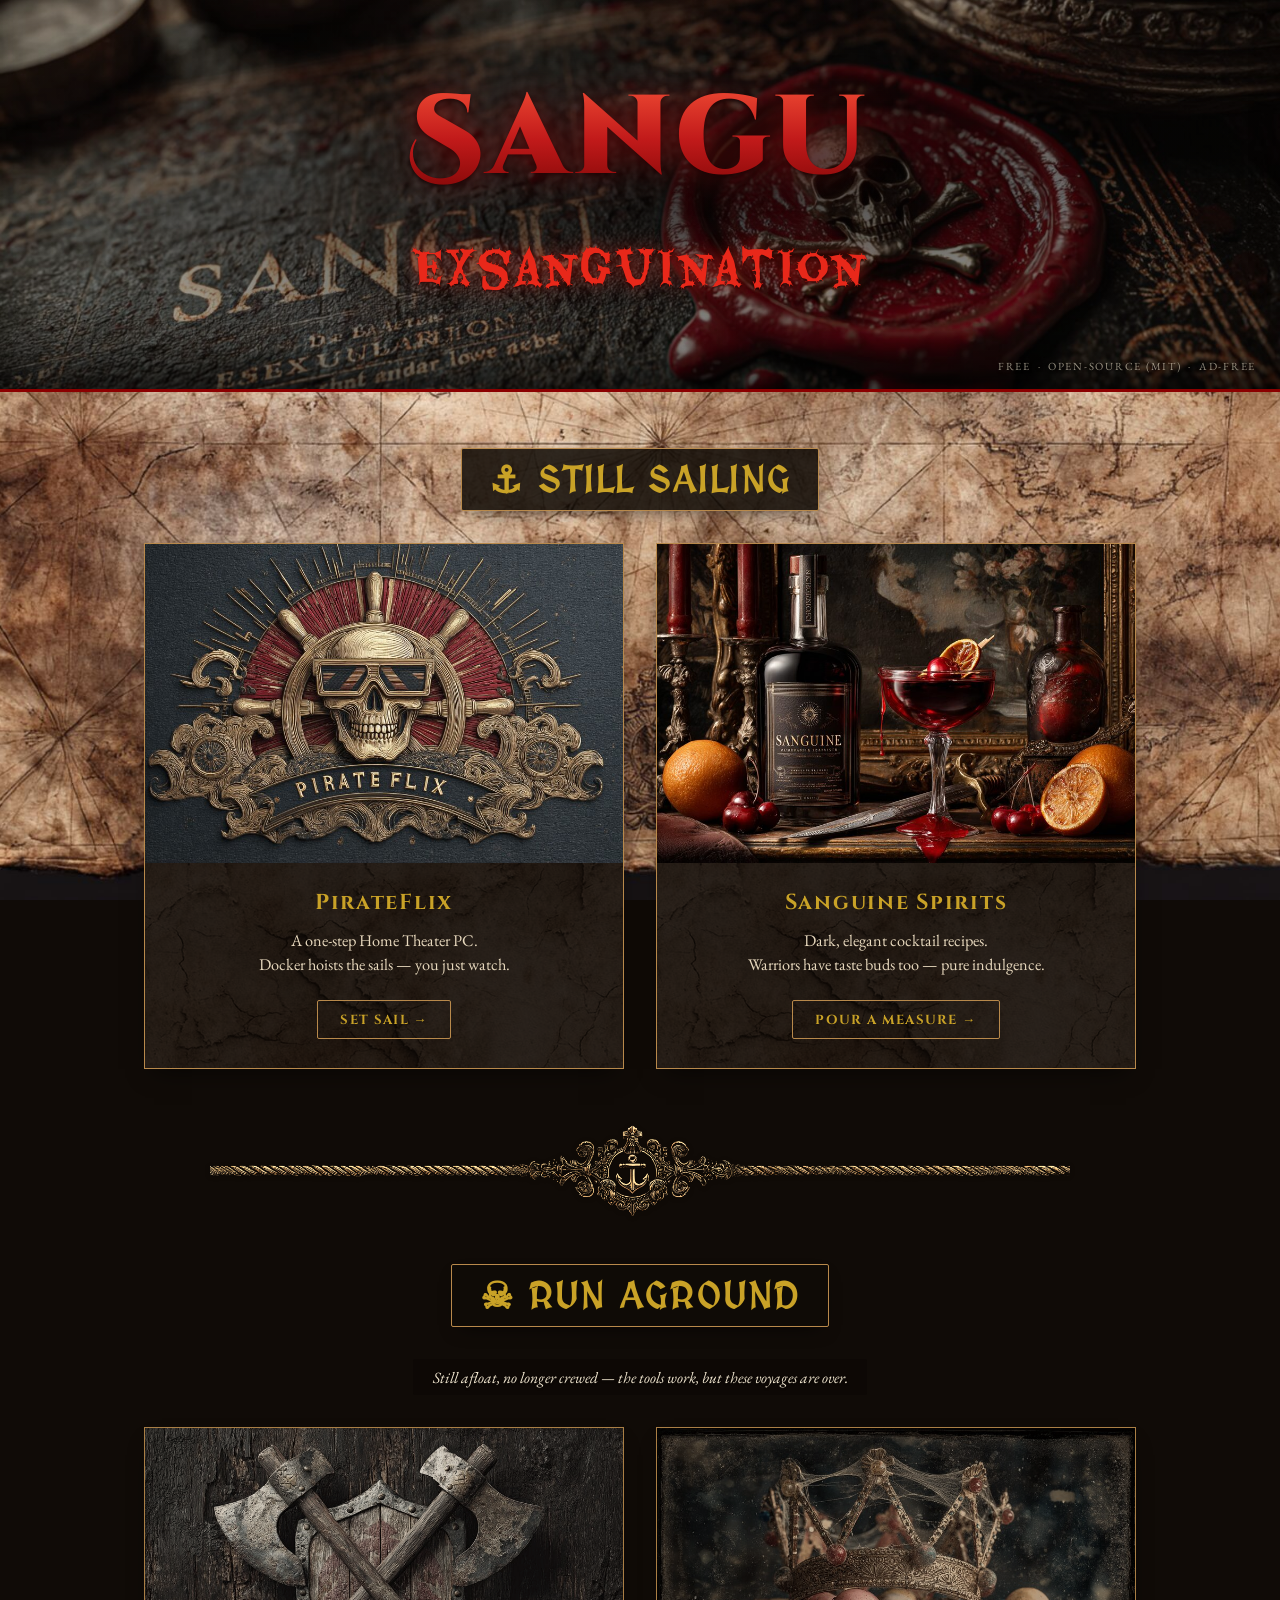
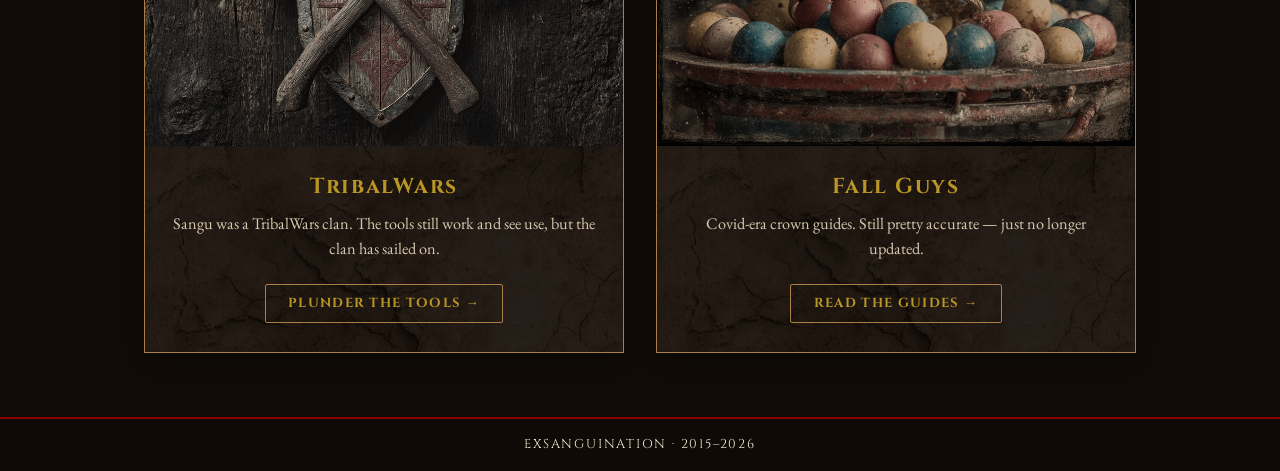
==== index.html @ 8d7ead62 "Polish masthead title, headings, divider and section notes Masthead: blood-gradient Sangu (Cinzel De" ====
<!DOCTYPE html>
<html lang="en">

<head>
    <meta http-equiv="Content-Type" content="text/html; charset=UTF-8">
    <meta name="viewport" content="width=device-width, initial-scale=1.0">
    <link rel="icon" type="image/png" href="favicon.png">

    <meta name="keywords" content="fallguys htpc pirateflix sonarr radarr jellyfin tribalwars sangu sangupackage cocktails sanguine spirits">
    <meta name="description" content="Sangu — a free, open-source, ad-free warband of side projects: PirateFlix home theater, Sanguine Spirits cocktails, plus the retired TribalWars and Fall Guys tools.">
    <title>Sangu — Exsanguination</title>

    <link rel="preconnect" href="https://fonts.googleapis.com">
    <link rel="preconnect" href="https://fonts.gstatic.com" crossorigin>
    <link href="https://fonts.googleapis.com/css2?family=Cinzel:wght@500;700&family=Cinzel+Decorative:wght@700;900&family=EB+Garamond:ital@0;1&family=Eater&family=MedievalSharp&display=swap" rel="stylesheet">
    <link rel="stylesheet" href="./assets/index.css" media="screen">

    <meta property="og:type" content="website" />
    <meta property="og:image" itemprop="image" content="https://sangu.be/assets/sangu.jpg">
    <meta property="og:site_name" content="sangu.be">
    <meta property="og:title" content="Sangu — Exsanguination" />
    <meta property="og:description" content="A free, open-source, ad-free warband of side projects." />
    <meta property="og:url" content="https://sangu.be">
    <meta property="og:image:type" content="image/jpeg">

    <!-- <script>document.write('<script src="http://' + (location.host || 'localhost').split(':')[0] + ':35729/livereload.js?snipver=1"></' + 'script>')</script> -->
</head>

<script async src="https://www.googletagmanager.com/gtag/js?id=UA-30075487-3"></script>
<script>
  window.dataLayer = window.dataLayer || [];
  function gtag(){dataLayer.push(arguments);}
  gtag('js', new Date());
  gtag('config', 'UA-30075487-3');
</script>

<body>

    <header class="masthead">
        <div class="masthead-inner">
            <h1>Sangu</h1>
            <p class="tagline">Exsanguination</p>
            <p class="manifesto">Free&ensp;·&ensp;Open-source (MIT)&ensp;·&ensp;Ad-free</p>
        </div>
    </header>

    <main>
        <section class="fleet">
            <h2 class="fleet-heading"><span>&#9875;&#65038; Still Sailing</span></h2>
            <div class="cards">

                <article class="card">
                    <div class="card-media">
                        <img src="./assets/pirateflix.jpg" alt="PirateFlix crest — a gilded skull in a ship's wheel">
                    </div>
                    <div class="card-body">
                        <h3>PirateFlix</h3>
                        <p>A one-step Home Theater PC.
                            <br>Docker hoists the sails — you just watch.</p>
                        <a class="cta" href="https://sangu.be/htpc">Set sail &rarr;</a>
                    </div>
                </article>

                <article class="card">
                    <div class="card-media">
                        <img src="./assets/sanguine-spirits.jpg" alt="Sanguine Spirits — a blood-red cocktail beside a dark bottle">
                    </div>
                    <div class="card-body">
                        <h3>Sanguine Spirits</h3>
                        <p>Dark, elegant cocktail recipes.<br>Warriors have taste buds too — pure indulgence.</p>
                        <a class="cta" href="https://sangu.be/Sanguine-Spirits">Pour a measure &rarr;</a>
                    </div>
                </article>

            </div>
        </section>

        <img class="divider" src="./assets/divider.png" alt="" aria-hidden="true">

        <section class="fleet retired-fleet">
            <h2 class="fleet-heading"><span>&#9760;&#65038; Run Aground</span></h2>
            <p class="fleet-note">Still afloat, no longer crewed — the tools work, but these voyages are over.</p>
            <div class="cards">

                <article class="card retired">
                    <div class="card-media">
                        <img src="./assets/tribalwars.jpg" alt="TribalWars — crossed axes over a weathered clan shield">
                    </div>
                    <div class="card-body">
                        <h3>TribalWars</h3>
                        <p>Sangu was a TribalWars clan. The tools still work and see use, but the clan has sailed on.</p>
                        <a class="cta" href="https://tribalwars.sangu.be">Plunder the tools &rarr;</a>
                    </div>
                </article>

                <article class="card retired">
                    <div class="card-media">
                        <img src="./assets/fallguys.jpg" alt="Fall Guys — a cobwebbed crown atop dusty beans">
                    </div>
                    <div class="card-body">
                        <h3>Fall Guys</h3>
                        <p>Covid-era crown guides. Still pretty accurate — just no longer updated.</p>
                        <a class="cta" href="https://sangu.be/fallguys">Read the guides &rarr;</a>
                    </div>
                </article>

            </div>
        </section>
    </main>

    <footer>
        Exsanguination &middot; 2015–2026
    </footer>

</body>

</html>
---- assets/index.css ----
:root {
    --ink: #2b1d12;
    --ink-soft: #4a3826;
    --blood: #8b0000;
    --blood-bright: #b02a2a;
    --blood-hot: #e8281a;
    --gold: #c9a227;
    --gold-soft: #b8894b;
    --bone: #f2e7d0;
    --plate: rgba(26, 18, 12, 0.92);
}

* {
    box-sizing: border-box;
}

html, body {
    margin: 0;
    padding: 0;
    min-height: 100%;
    font-family: "EB Garamond", Georgia, serif;
    color: var(--ink);
}

body {
    background: #100b07 url(background.jpg) no-repeat center center fixed;
    background-size: cover;
}

/* ---------- Masthead ---------- */

.masthead {
    position: relative;
    min-height: 42vh;
    display: flex;
    align-items: center;
    justify-content: center;
    text-align: center;
    padding: 4rem 1.5rem 3.5rem;
    /* Dark oval scrim seats the blood-red title so it doesn't fight the red seal */
    background: radial-gradient(ellipse 72% 68% at 50% 44%, rgba(6, 3, 3, 0.82), rgba(10, 6, 4, 0.34) 78%),
                url(sangu.jpg) no-repeat center center;
    background-size: cover;
    border-bottom: 3px solid var(--blood);
    box-shadow: inset 0 -60px 60px -40px rgba(0, 0, 0, 0.8);
}

.masthead-inner {
    max-width: 720px;
}

.masthead h1 {
    margin: 0;
    font-family: "Cinzel Decorative", "Cinzel", serif;
    font-weight: 900;
    font-size: clamp(3.5rem, 12vw, 7rem);
    letter-spacing: 0.04em;
    background: linear-gradient(180deg, #ff5a3c, #c11a1a 50%, #6b0000);
    -webkit-background-clip: text;
    background-clip: text;
    color: transparent;
    filter: drop-shadow(0 0 18px rgba(200, 20, 20, 0.55)) drop-shadow(0 2px 2px rgba(0, 0, 0, 0.85));
}

.masthead .tagline {
    display: inline-block;
    margin: 0.5rem 0 1.7rem;
    font-family: "Eater", "Cinzel Decorative", serif;
    font-size: clamp(1.5rem, 5vw, 2.8rem);
    letter-spacing: 0.04em;
    color: var(--blood-hot);
    text-shadow: 0 0 18px rgba(232, 40, 26, 0.6), 0 1px 2px rgba(0, 0, 0, 0.85);
}

/* Whispered in the corner of the chart, not shouted */
.masthead .manifesto {
    position: absolute;
    right: 1.5rem;
    bottom: 1rem;
    margin: 0;
    padding: 0;
    font-size: 0.68rem;
    letter-spacing: 0.16em;
    text-transform: uppercase;
    color: rgba(242, 231, 208, 0.6);
    text-shadow: 0 1px 3px rgba(0, 0, 0, 0.9);
}

/* ---------- Fleet sections ---------- */

main {
    max-width: 1040px;
    margin: 0 auto;
    padding: 3.5rem 1.5rem 1rem;
}

.fleet + .fleet {
    margin-top: 3rem;
}

.fleet-heading {
    text-align: center;
    margin: 0 0 2rem;
    font-family: "MedievalSharp", serif;
    font-weight: 700;
    font-size: clamp(1.6rem, 4.5vw, 2.3rem);
    letter-spacing: 0.06em;
    text-transform: uppercase;
    color: var(--ink);
}

/* Dark cartouche keeps the title legible over the busy parchment */
.fleet-heading span {
    display: inline-block;
    padding: 0.5rem 1.7rem;
    color: var(--gold);
    background: rgba(16, 11, 7, 0.85);
    border: 1px solid var(--gold-soft);
    border-radius: 2px;
    box-shadow: 0 8px 20px -10px rgba(0, 0, 0, 0.75);
}

.fleet-note {
    width: fit-content;
    max-width: 90%;
    margin: 1rem auto 2rem;
    padding: 0.45rem 1.2rem;
    font-style: italic;
    font-size: 0.98rem;
    text-align: center;
    color: var(--bone);
    background: rgba(12, 8, 5, 0.7);
    border-radius: 2px;
    text-shadow: 0 1px 2px rgba(0, 0, 0, 0.6);
}

.cards {
    display: grid;
    grid-template-columns: repeat(2, minmax(0, 1fr));
    gap: 2rem;
}

/* Black keyed to transparency in the PNG; shadow gives the gold an edge on parchment */
.divider {
    display: block;
    width: 100%;
    max-width: 860px;
    height: auto;
    margin: 3rem auto 2.5rem;
    filter: saturate(1.15) contrast(1.08) drop-shadow(0 1px 2px rgba(0, 0, 0, 0.5));
    pointer-events: none;
}

/* ---------- Cards ---------- */

.card {
    display: flex;
    flex-direction: column;
    border: 1px solid var(--gold-soft);
    box-shadow: 0 10px 24px -10px rgba(0, 0, 0, 0.7);
    transition: transform 0.25s ease, box-shadow 0.25s ease;
}

.card-media {
    aspect-ratio: 3 / 2;
    overflow: hidden;
}

.card-media img {
    width: 100%;
    height: 100%;
    object-fit: cover;
    display: block;
}

.card-body {
    flex: 1;
    display: flex;
    flex-direction: column;
    align-items: center;
    text-align: center;
    padding: 1.6rem 1.5rem 1.8rem;
    background: var(--plate) url(parchment.jpg);
    background-blend-mode: multiply;
    color: var(--bone);
}

.card-body h3 {
    margin: 0 0 0.7rem;
    font-family: "Cinzel", serif;
    font-weight: 700;
    font-size: 1.35rem;
    letter-spacing: 0.08em;
    color: var(--gold);
}

.card-body p {
    margin: 0 0 1.4rem;
    line-height: 1.5;
    font-size: 1.02rem;
    color: #e7d8bd;
}

.cta {
    margin-top: auto;
    padding: 0.6rem 1.4rem;
    font-family: "Cinzel", serif;
    font-size: 0.82rem;
    font-weight: 700;
    letter-spacing: 0.1em;
    text-transform: uppercase;
    text-decoration: none;
    color: var(--gold);
    border: 1px solid var(--gold-soft);
    border-radius: 2px;
    transition: background 0.2s ease, color 0.2s ease;
}

.cta:hover {
    background: var(--blood);
    border-color: var(--blood);
    color: var(--bone);
}

/* Active cards get some life */
.card:not(.retired):hover {
    transform: translateY(-6px);
    box-shadow: 0 16px 30px -10px rgba(0, 0, 0, 0.75),
                0 0 22px -4px rgba(201, 162, 39, 0.45);
}

/* ---------- Retired: weathered and dimmed ---------- */

.retired .card-media img {
    filter: grayscale(35%) sepia(18%) brightness(0.9);
    transition: filter 0.3s ease;
}

.retired:hover .card-media img {
    filter: none;
}

.retired {
    opacity: 0.92;
}

/* ---------- Footer ---------- */

footer {
    margin-top: 3rem;
    padding: 1.1rem 0;
    text-align: center;
    font-family: "Cinzel", serif;
    font-size: 0.8rem;
    letter-spacing: 0.14em;
    text-transform: uppercase;
    color: var(--bone);
    background: rgba(16, 11, 7, 0.9);
    border-top: 2px solid var(--blood);
}

/* ---------- Responsive ---------- */

@media (max-width: 680px) {
    .cards {
        grid-template-columns: 1fr;
    }
    .masthead {
        min-height: 36vh;
    }
}
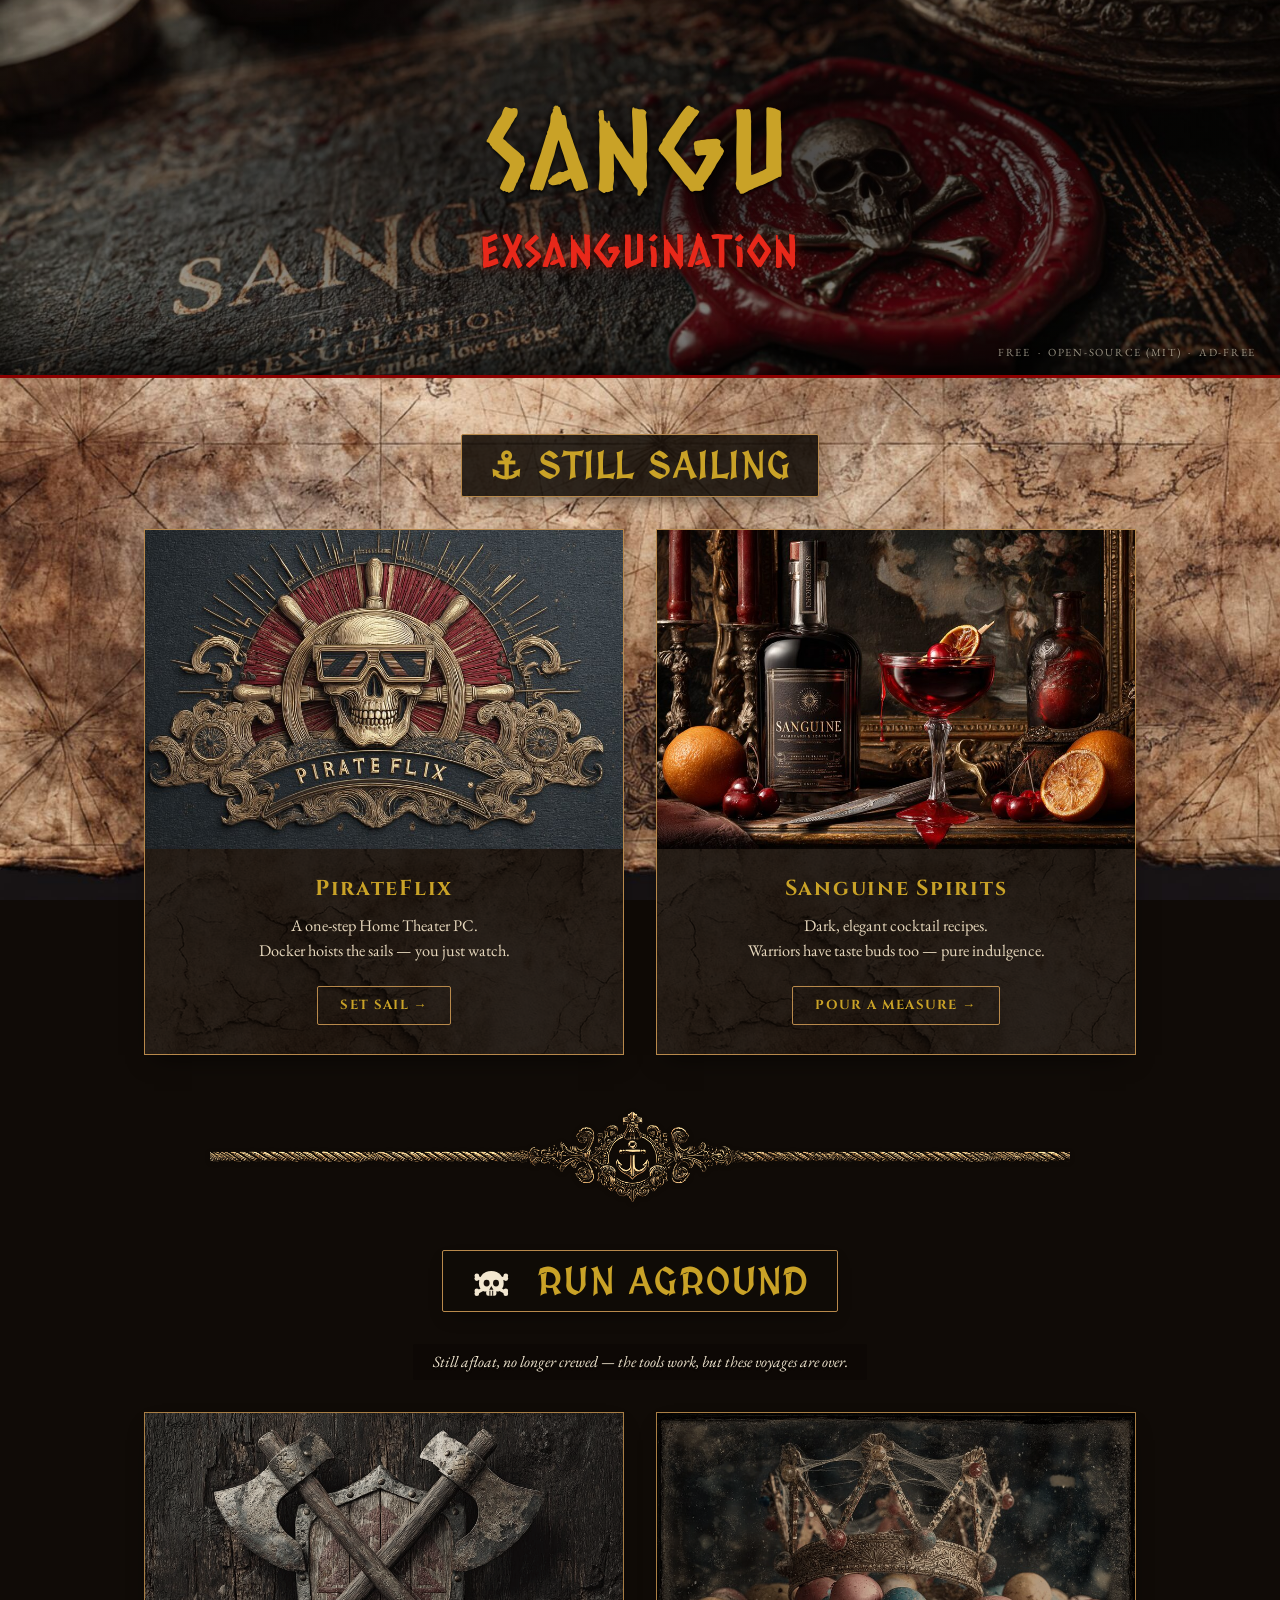
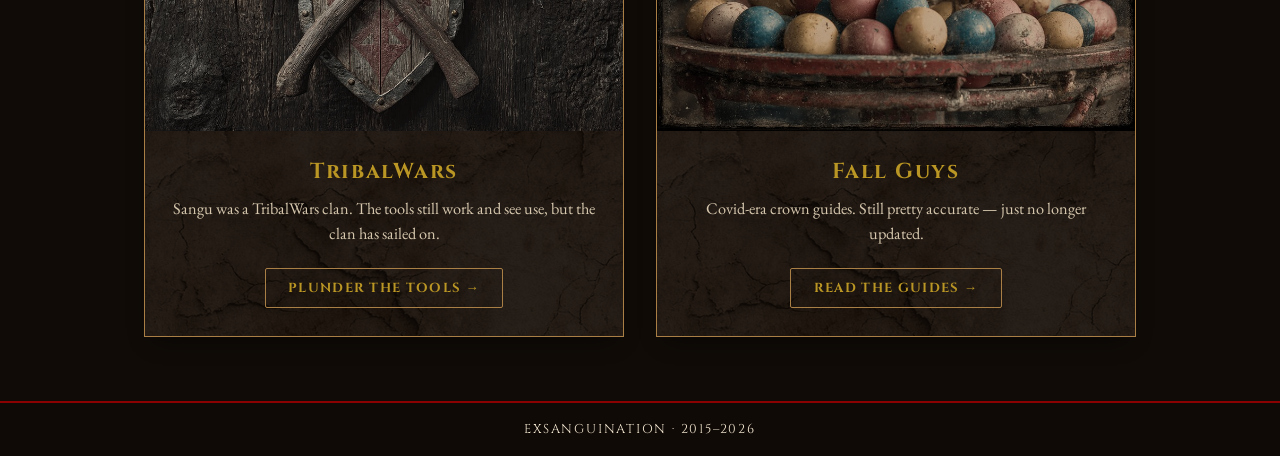
==== commit 858ee9c5: "Use bone skull SVG for the Run Aground heading Replace the crude OS skull glyph with an inline bone-" ====
--- a/index.html
+++ b/index.html
@@ -5,6 +5,7 @@
     <meta http-equiv="Content-Type" content="text/html; charset=UTF-8">
     <meta name="viewport" content="width=device-width, initial-scale=1.0">
     <link rel="icon" type="image/png" href="favicon.png">
+    <link rel="canonical" href="https://sangu.be/">
 
     <meta name="keywords" content="fallguys htpc pirateflix sonarr radarr jellyfin tribalwars sangu sangupackage cocktails sanguine spirits">
     <meta name="description" content="Sangu — a free, open-source, ad-free warband of side projects: PirateFlix home theater, Sanguine Spirits cocktails, plus the retired TribalWars and Fall Guys tools.">
@@ -12,16 +13,45 @@
 
     <link rel="preconnect" href="https://fonts.googleapis.com">
     <link rel="preconnect" href="https://fonts.gstatic.com" crossorigin>
-    <link href="https://fonts.googleapis.com/css2?family=Cinzel:wght@500;700&family=Cinzel+Decorative:wght@700;900&family=EB+Garamond:ital@0;1&family=Eater&family=MedievalSharp&display=swap" rel="stylesheet">
+    <link href="https://fonts.googleapis.com/css2?family=Cinzel:wght@500;700&family=EB+Garamond:ital@0;1&family=MedievalSharp&family=Caesar+Dressing&display=swap" rel="stylesheet">
     <link rel="stylesheet" href="./assets/index.css" media="screen">
 
     <meta property="og:type" content="website" />
     <meta property="og:image" itemprop="image" content="https://sangu.be/assets/sangu.jpg">
+    <meta property="og:image:type" content="image/jpeg">
+    <meta property="og:image:width" content="1600">
+    <meta property="og:image:height" content="842">
+    <meta property="og:image:alt" content="Sangu — a warband of free, open-source side projects">
     <meta property="og:site_name" content="sangu.be">
     <meta property="og:title" content="Sangu — Exsanguination" />
     <meta property="og:description" content="A free, open-source, ad-free warband of side projects." />
-    <meta property="og:url" content="https://sangu.be">
-    <meta property="og:image:type" content="image/jpeg">
+    <meta property="og:url" content="https://sangu.be/">
+    <meta property="og:locale" content="en_US">
+
+    <meta name="twitter:card" content="summary_large_image">
+    <meta name="twitter:title" content="Sangu — Exsanguination">
+    <meta name="twitter:description" content="A free, open-source, ad-free warband of side projects.">
+    <meta name="twitter:image" content="https://sangu.be/assets/sangu.jpg">
+    <meta name="twitter:image:alt" content="Sangu — a warband of free, open-source side projects">
+
+    <script type="application/ld+json">
+    {
+      "@context": "https://schema.org",
+      "@type": "WebSite",
+      "name": "Sangu",
+      "alternateName": "Sangu — Exsanguination",
+      "url": "https://sangu.be/",
+      "description": "A free, open-source, ad-free warband of side projects: PirateFlix home theater, Sanguine Spirits cocktails, plus the retired TribalWars and Fall Guys tools.",
+      "inLanguage": "en",
+      "license": "https://opensource.org/licenses/MIT",
+      "hasPart": [
+        { "@type": "WebApplication", "name": "PirateFlix", "url": "https://sangu.be/htpc", "applicationCategory": "Home theater PC", "description": "A one-step Home Theater PC — Docker hoists the sails, you just watch." },
+        { "@type": "WebSite", "name": "Sanguine Spirits", "url": "https://sangu.be/Sanguine-Spirits", "description": "Dark, elegant cocktail recipes." },
+        { "@type": "WebSite", "name": "TribalWars tools", "url": "https://tribalwars.sangu.be", "description": "Tools for the TribalWars clan Sangu." },
+        { "@type": "WebSite", "name": "Fall Guys guides", "url": "https://sangu.be/fallguys", "description": "Covid-era Fall Guys crown guides." }
+      ]
+    }
+    </script>
 
     <!-- <script>document.write('<script src="http://' + (location.host || 'localhost').split(':')[0] + ':35729/livereload.js?snipver=1"></' + 'script>')</script> -->
 </head>
@@ -78,7 +108,27 @@
         <img class="divider" src="./assets/divider.png" alt="" aria-hidden="true">
 
         <section class="fleet retired-fleet">
-            <h2 class="fleet-heading"><span>&#9760;&#65038; Run Aground</span></h2>
+            <h2 class="fleet-heading"><span><svg class="skull" viewBox="0 0 100 82" aria-hidden="true" focusable="false">
+                <g stroke="currentColor" stroke-width="8" stroke-linecap="round">
+                    <line x1="16" y1="26" x2="84" y2="62"/>
+                    <line x1="84" y1="26" x2="16" y2="62"/>
+                </g>
+                <g fill="currentColor">
+                    <circle cx="16" cy="23" r="5.5"/><circle cx="16" cy="29.5" r="5.5"/>
+                    <circle cx="84" cy="58.5" r="5.5"/><circle cx="84" cy="65" r="5.5"/>
+                    <circle cx="84" cy="23" r="5.5"/><circle cx="84" cy="29.5" r="5.5"/>
+                    <circle cx="16" cy="58.5" r="5.5"/><circle cx="16" cy="65" r="5.5"/>
+                </g>
+                <path fill="currentColor" d="M50 12 C31 12 21 26 21 41 C21 51 27 57 33 60 L67 60 C73 57 79 51 79 41 C79 26 69 12 50 12 Z"/>
+                <rect x="38" y="57" width="24" height="13" rx="5" fill="currentColor"/>
+                <g fill="#17100a">
+                    <ellipse cx="39" cy="40" rx="7" ry="8"/>
+                    <ellipse cx="61" cy="40" rx="7" ry="8"/>
+                    <path d="M50 47 l5 9 h-10 z"/>
+                    <rect x="45.5" y="58" width="2.4" height="12"/>
+                    <rect x="52" y="58" width="2.4" height="12"/>
+                </g>
+            </svg> Run Aground</span></h2>
             <p class="fleet-note">Still afloat, no longer crewed — the tools work, but these voyages are over.</p>
             <div class="cards">
 
--- a/assets/index.css
+++ b/assets/index.css
@@ -51,25 +51,22 @@
 
 .masthead h1 {
     margin: 0;
-    font-family: "Cinzel Decorative", "Cinzel", serif;
-    font-weight: 900;
+    font-family: "Caesar Dressing", serif;
+    font-weight: 400;
     font-size: clamp(3.5rem, 12vw, 7rem);
     letter-spacing: 0.04em;
-    background: linear-gradient(180deg, #ff5a3c, #c11a1a 50%, #6b0000);
-    -webkit-background-clip: text;
-    background-clip: text;
-    color: transparent;
-    filter: drop-shadow(0 0 18px rgba(200, 20, 20, 0.55)) drop-shadow(0 2px 2px rgba(0, 0, 0, 0.85));
+    color: var(--gold);
+    text-shadow: 0 2px 3px rgba(0, 0, 0, 0.8);
 }
 
 .masthead .tagline {
     display: inline-block;
     margin: 0.5rem 0 1.7rem;
-    font-family: "Eater", "Cinzel Decorative", serif;
+    font-family: "Caesar Dressing", serif;
     font-size: clamp(1.5rem, 5vw, 2.8rem);
     letter-spacing: 0.04em;
     color: var(--blood-hot);
-    text-shadow: 0 0 18px rgba(232, 40, 26, 0.6), 0 1px 2px rgba(0, 0, 0, 0.85);
+    text-shadow: 0 0 12px rgba(232, 40, 26, 0.4), 0 1px 3px rgba(0, 0, 0, 0.8);
 }
 
 /* Whispered in the corner of the chart, not shouted */
@@ -109,6 +106,14 @@
     color: var(--ink);
 }
 
+.fleet-heading .skull {
+    height: 0.95em;
+    width: auto;
+    vertical-align: -0.15em;
+    margin-right: 0.3em;
+    color: var(--bone); /* bone white for the skeleton; sockets stay dark */
+}
+
 /* Dark cartouche keeps the title legible over the busy parchment */
 .fleet-heading span {
     display: inline-block;
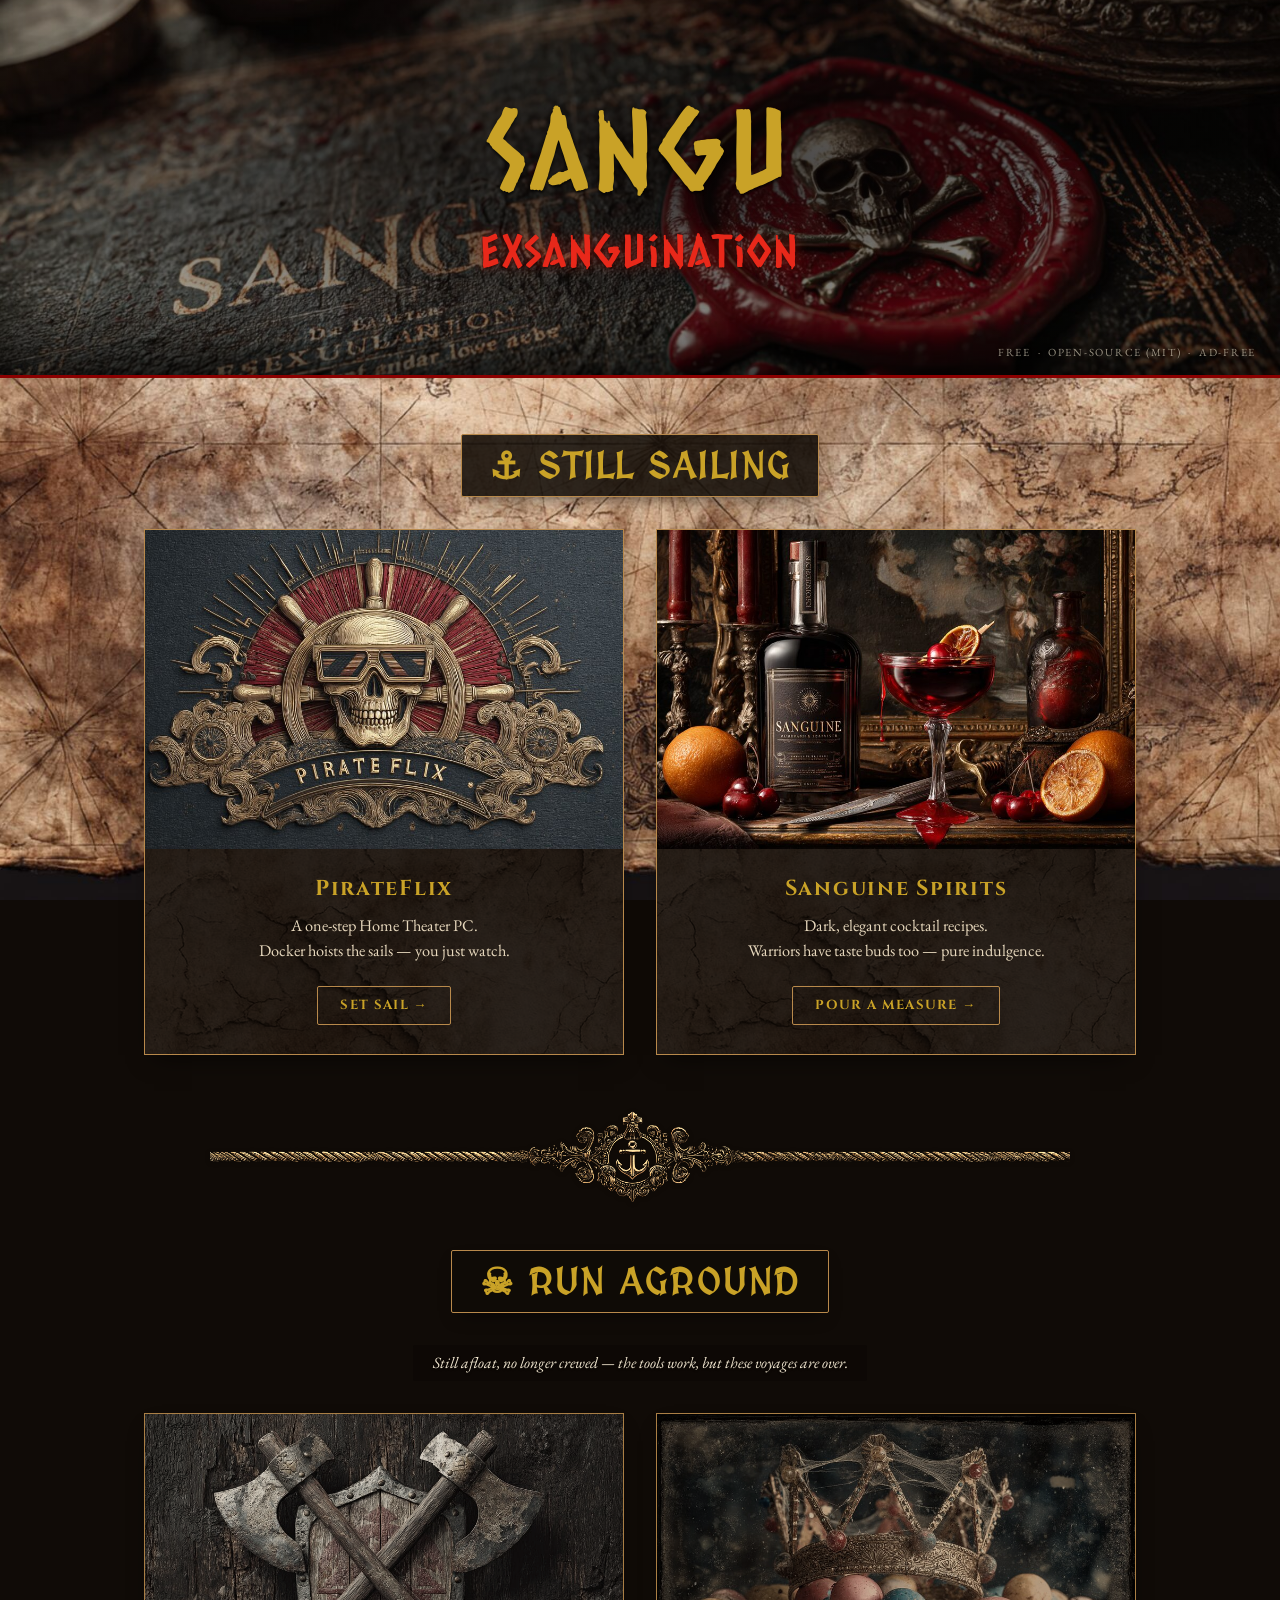
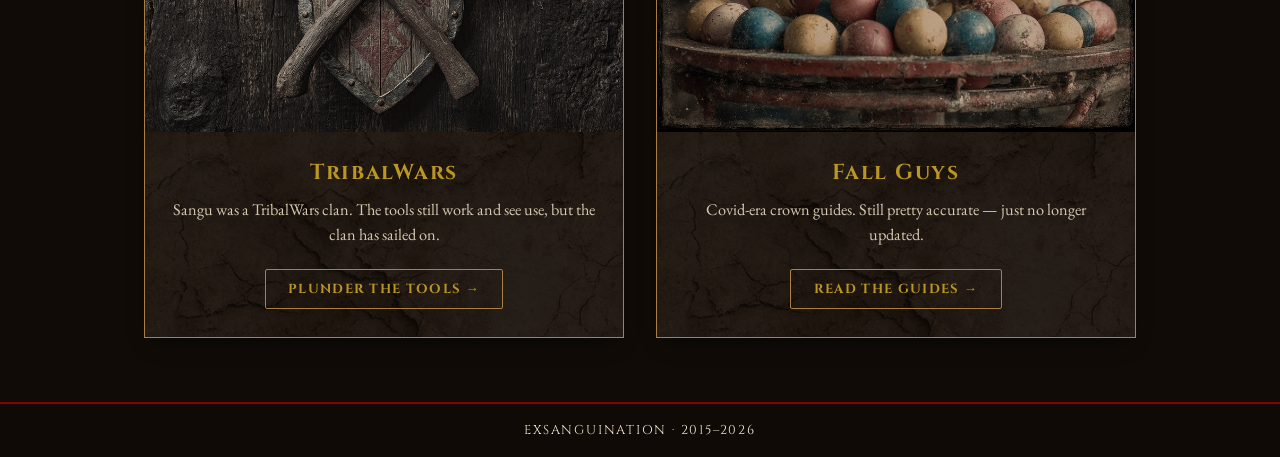
==== commit a55a2955: "Set Caesar Dressing masthead title; add SEO metadata Masthead name + tagline switch to Caesar Dressi" ====
--- a/index.html
+++ b/index.html
@@ -108,27 +108,7 @@
         <img class="divider" src="./assets/divider.png" alt="" aria-hidden="true">
 
         <section class="fleet retired-fleet">
-            <h2 class="fleet-heading"><span><svg class="skull" viewBox="0 0 100 82" aria-hidden="true" focusable="false">
-                <g stroke="currentColor" stroke-width="8" stroke-linecap="round">
-                    <line x1="16" y1="26" x2="84" y2="62"/>
-                    <line x1="84" y1="26" x2="16" y2="62"/>
-                </g>
-                <g fill="currentColor">
-                    <circle cx="16" cy="23" r="5.5"/><circle cx="16" cy="29.5" r="5.5"/>
-                    <circle cx="84" cy="58.5" r="5.5"/><circle cx="84" cy="65" r="5.5"/>
-                    <circle cx="84" cy="23" r="5.5"/><circle cx="84" cy="29.5" r="5.5"/>
-                    <circle cx="16" cy="58.5" r="5.5"/><circle cx="16" cy="65" r="5.5"/>
-                </g>
-                <path fill="currentColor" d="M50 12 C31 12 21 26 21 41 C21 51 27 57 33 60 L67 60 C73 57 79 51 79 41 C79 26 69 12 50 12 Z"/>
-                <rect x="38" y="57" width="24" height="13" rx="5" fill="currentColor"/>
-                <g fill="#17100a">
-                    <ellipse cx="39" cy="40" rx="7" ry="8"/>
-                    <ellipse cx="61" cy="40" rx="7" ry="8"/>
-                    <path d="M50 47 l5 9 h-10 z"/>
-                    <rect x="45.5" y="58" width="2.4" height="12"/>
-                    <rect x="52" y="58" width="2.4" height="12"/>
-                </g>
-            </svg> Run Aground</span></h2>
+            <h2 class="fleet-heading"><span>&#9760;&#65038; Run Aground</span></h2>
             <p class="fleet-note">Still afloat, no longer crewed — the tools work, but these voyages are over.</p>
             <div class="cards">
 
--- a/assets/index.css
+++ b/assets/index.css
@@ -106,14 +106,6 @@
     color: var(--ink);
 }
 
-.fleet-heading .skull {
-    height: 0.95em;
-    width: auto;
-    vertical-align: -0.15em;
-    margin-right: 0.3em;
-    color: var(--bone); /* bone white for the skeleton; sockets stay dark */
-}
-
 /* Dark cartouche keeps the title legible over the busy parchment */
 .fleet-heading span {
     display: inline-block;
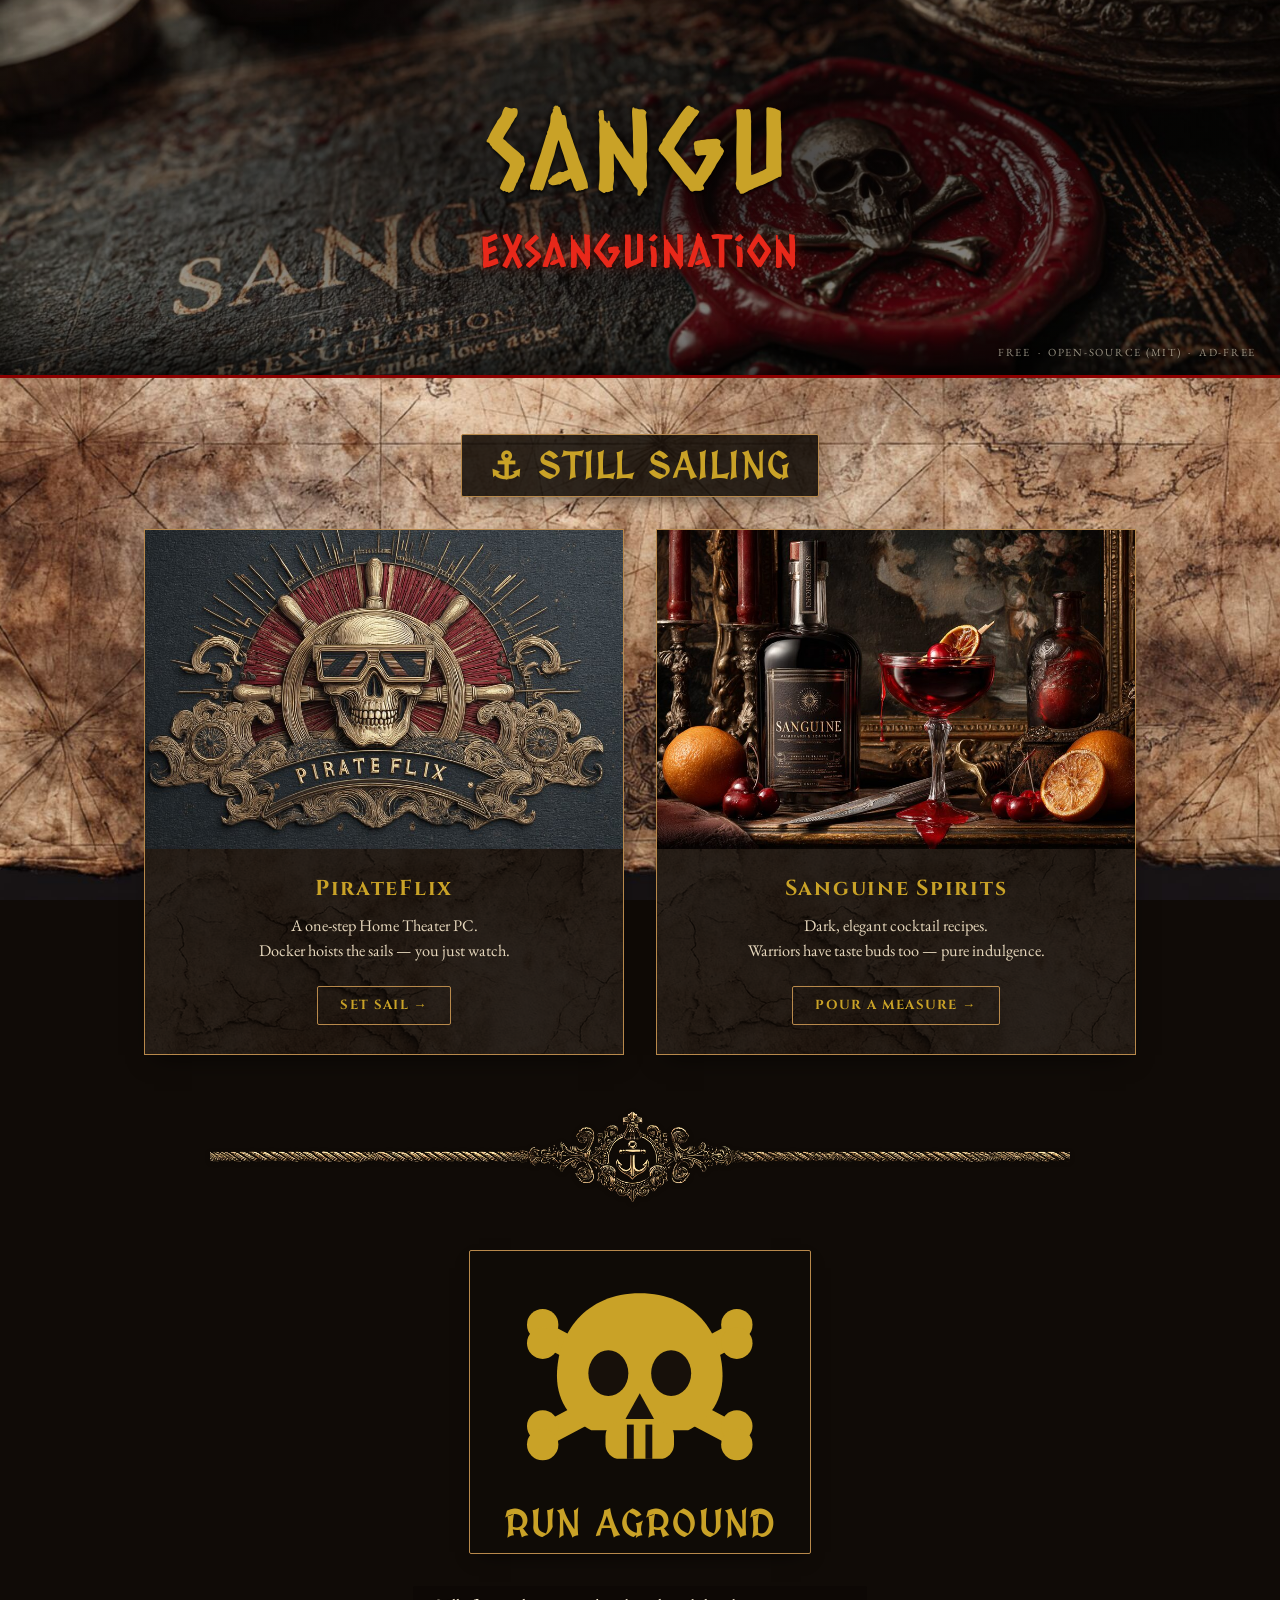
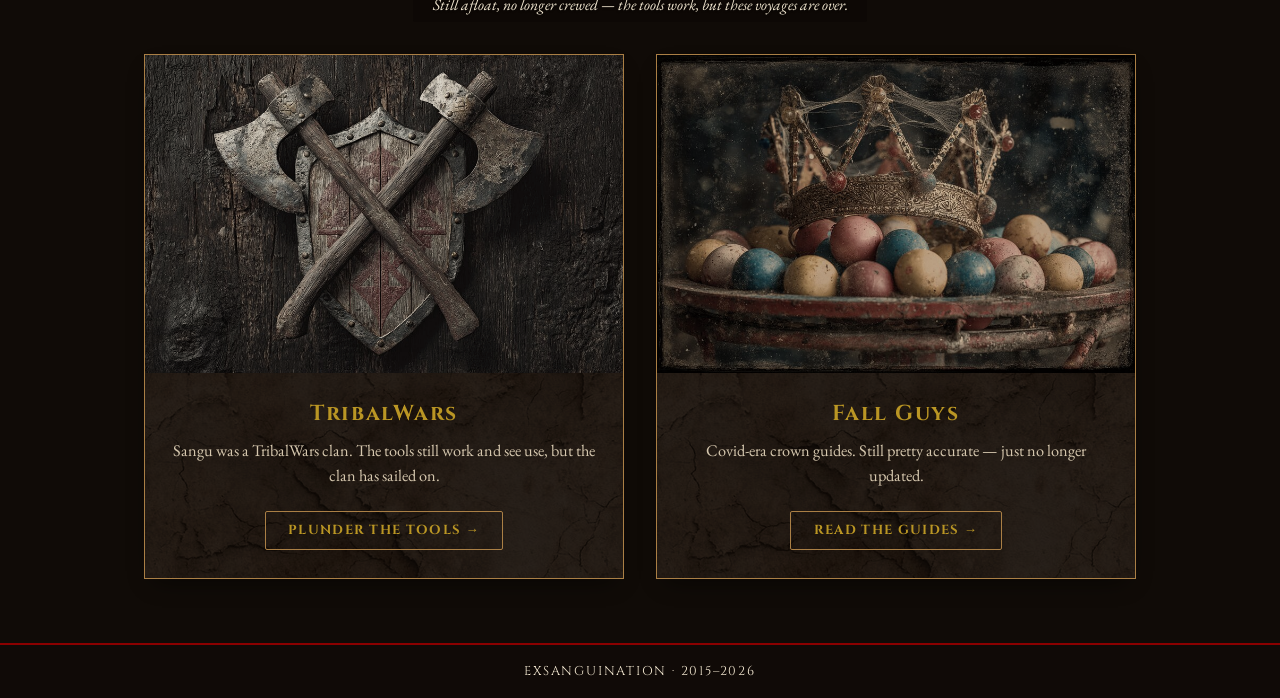
==== commit 900c0332: "Convert divider to WebP (-156 KB)" ====
--- a/index.html
+++ b/index.html
@@ -105,10 +105,30 @@
             </div>
         </section>
 
-        <img class="divider" src="./assets/divider.png" alt="" aria-hidden="true">
+        <img class="divider" src="./assets/divider.webp" alt="" aria-hidden="true">
 
         <section class="fleet retired-fleet">
-            <h2 class="fleet-heading"><span>&#9760;&#65038; Run Aground</span></h2>
+            <h2 class="fleet-heading"><span><svg class="skull" viewBox="0 0 100 82" aria-hidden="true" focusable="false">
+                <g stroke="currentColor" stroke-width="8" stroke-linecap="round">
+                    <line x1="16" y1="26" x2="84" y2="62"/>
+                    <line x1="84" y1="26" x2="16" y2="62"/>
+                </g>
+                <g fill="currentColor">
+                    <circle cx="16" cy="23" r="5.5"/><circle cx="16" cy="29.5" r="5.5"/>
+                    <circle cx="84" cy="58.5" r="5.5"/><circle cx="84" cy="65" r="5.5"/>
+                    <circle cx="84" cy="23" r="5.5"/><circle cx="84" cy="29.5" r="5.5"/>
+                    <circle cx="16" cy="58.5" r="5.5"/><circle cx="16" cy="65" r="5.5"/>
+                </g>
+                <path fill="currentColor" d="M50 12 C31 12 21 26 21 41 C21 51 27 57 33 60 L67 60 C73 57 79 51 79 41 C79 26 69 12 50 12 Z"/>
+                <rect x="38" y="57" width="24" height="13" rx="5" fill="currentColor"/>
+                <g fill="#17100a">
+                    <ellipse cx="39" cy="40" rx="7" ry="8"/>
+                    <ellipse cx="61" cy="40" rx="7" ry="8"/>
+                    <path d="M50 47 l5 9 h-10 z"/>
+                    <rect x="45.5" y="58" width="2.4" height="12"/>
+                    <rect x="52" y="58" width="2.4" height="12"/>
+                </g>
+            </svg> Run Aground</span></h2>
             <p class="fleet-note">Still afloat, no longer crewed — the tools work, but these voyages are over.</p>
             <div class="cards">
 
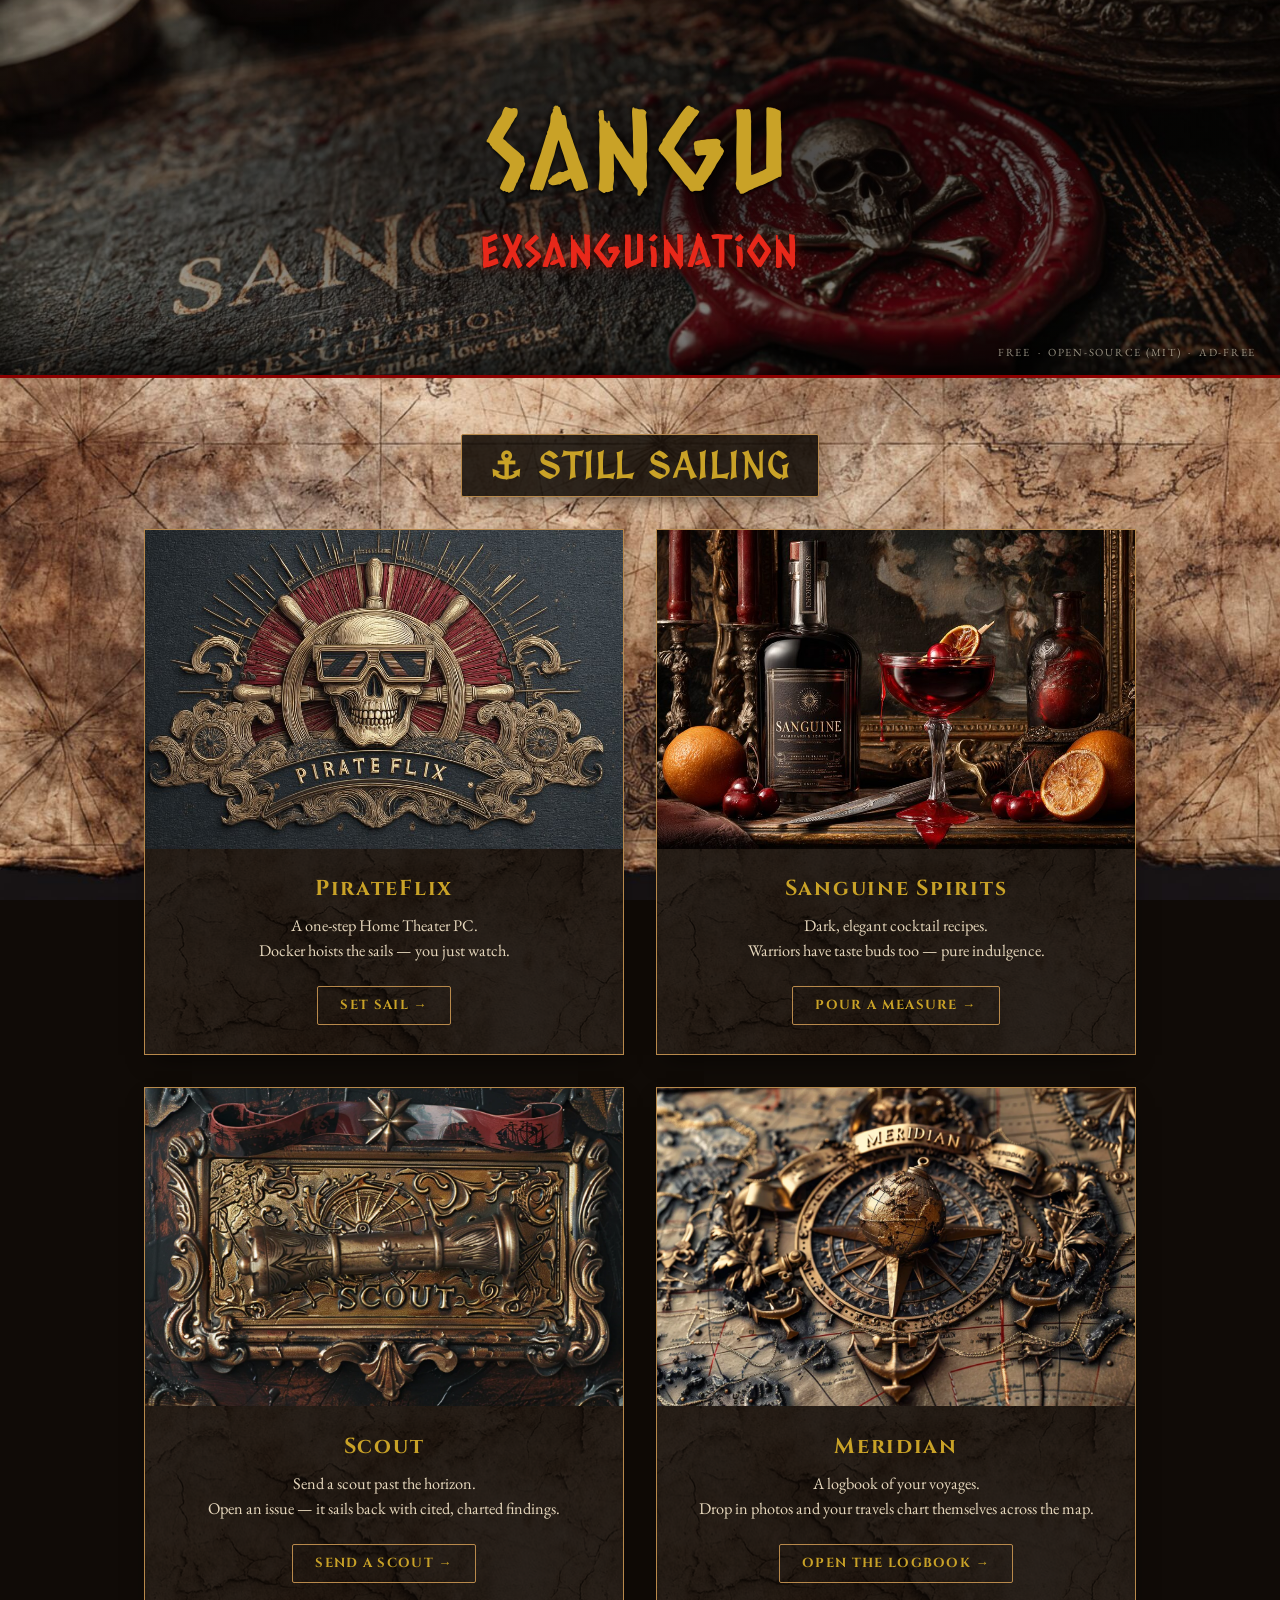
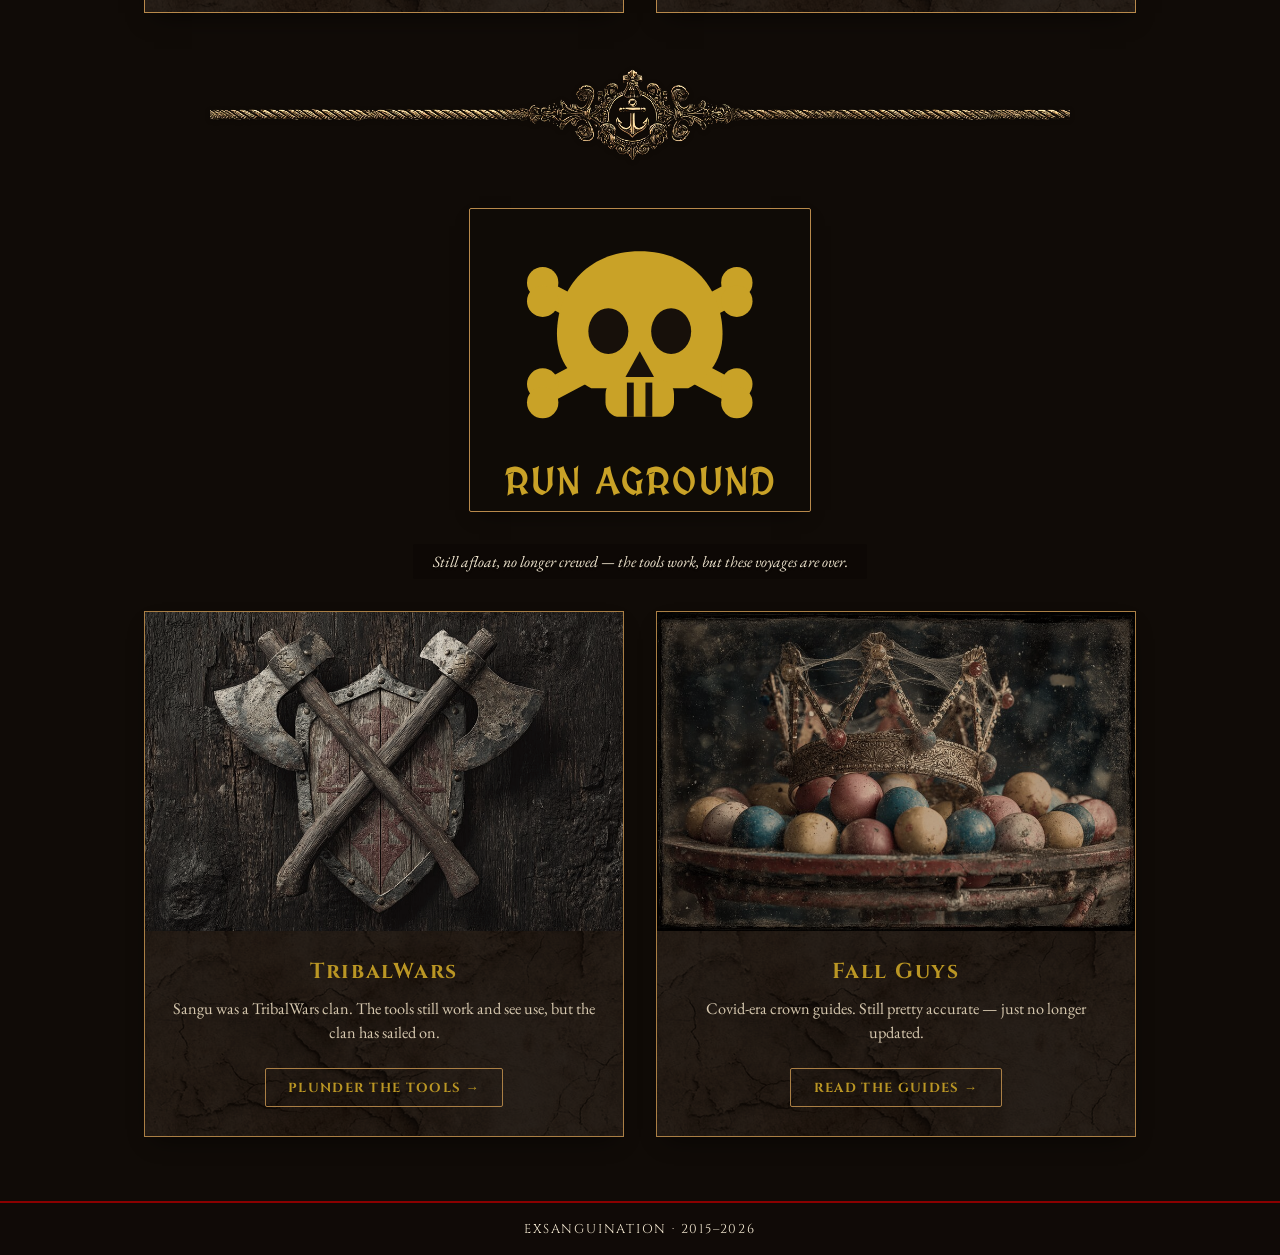
==== commit 870c7dd2: "Add Scout and Meridian to the active fleet" ====
--- a/index.html
+++ b/index.html
@@ -7,8 +7,8 @@
     <link rel="icon" type="image/png" href="favicon.png">
     <link rel="canonical" href="https://sangu.be/">
 
-    <meta name="keywords" content="fallguys htpc pirateflix sonarr radarr jellyfin tribalwars sangu sangupackage cocktails sanguine spirits">
-    <meta name="description" content="Sangu — a free, open-source, ad-free warband of side projects: PirateFlix home theater, Sanguine Spirits cocktails, plus the retired TribalWars and Fall Guys tools.">
+    <meta name="keywords" content="fallguys htpc pirateflix sonarr radarr jellyfin tribalwars sangu sangupackage cocktails sanguine spirits scout research engine meridian memory timeline photos travel map">
+    <meta name="description" content="Sangu — a free, open-source, ad-free warband of side projects: PirateFlix home theater, Sanguine Spirits cocktails, Scout research engine, Meridian memory timeline, plus the retired TribalWars and Fall Guys tools.">
     <title>Sangu — Exsanguination</title>
 
     <link rel="preconnect" href="https://fonts.googleapis.com">
@@ -47,6 +47,8 @@
       "hasPart": [
         { "@type": "WebApplication", "name": "PirateFlix", "url": "https://sangu.be/htpc", "applicationCategory": "Home theater PC", "description": "A one-step Home Theater PC — Docker hoists the sails, you just watch." },
         { "@type": "WebSite", "name": "Sanguine Spirits", "url": "https://sangu.be/Sanguine-Spirits", "description": "Dark, elegant cocktail recipes." },
+        { "@type": "WebApplication", "name": "Scout", "url": "https://laoujin.github.io/Scout/", "applicationCategory": "Research tool", "description": "Personal research engine — open an issue, get cited findings published to your own site." },
+        { "@type": "WebApplication", "name": "Meridian", "url": "https://laoujin.github.io/Meridian/", "applicationCategory": "Photo timeline", "description": "A self-hosted scroll-driven memory timeline with an animated map of your travels." },
         { "@type": "WebSite", "name": "TribalWars tools", "url": "https://tribalwars.sangu.be", "description": "Tools for the TribalWars clan Sangu." },
         { "@type": "WebSite", "name": "Fall Guys guides", "url": "https://sangu.be/fallguys", "description": "Covid-era Fall Guys crown guides." }
       ]
@@ -99,6 +101,28 @@
                         <h3>Sanguine Spirits</h3>
                         <p>Dark, elegant cocktail recipes.<br>Warriors have taste buds too — pure indulgence.</p>
                         <a class="cta" href="https://sangu.be/Sanguine-Spirits">Pour a measure &rarr;</a>
+                    </div>
+                </article>
+
+                <article class="card">
+                    <div class="card-media">
+                        <img src="./assets/scout.webp" alt="Scout — a brass spyglass and compass on an ornate gilded relief plaque reading SCOUT">
+                    </div>
+                    <div class="card-body">
+                        <h3>Scout</h3>
+                        <p>Send a scout past the horizon.<br>Open an issue — it sails back with cited, charted findings.</p>
+                        <a class="cta" href="https://laoujin.github.io/Scout/">Send a scout &rarr;</a>
+                    </div>
+                </article>
+
+                <article class="card">
+                    <div class="card-media">
+                        <img src="./assets/meridian.webp" alt="Meridian — a gilded globe on a compass rose, anchors and a MERIDIAN banner over an antique sea-chart">
+                    </div>
+                    <div class="card-body">
+                        <h3>Meridian</h3>
+                        <p>A logbook of your voyages.<br>Drop in photos and your travels chart themselves across the map.</p>
+                        <a class="cta" href="https://laoujin.github.io/Meridian/">Open the logbook &rarr;</a>
                     </div>
                 </article>
 
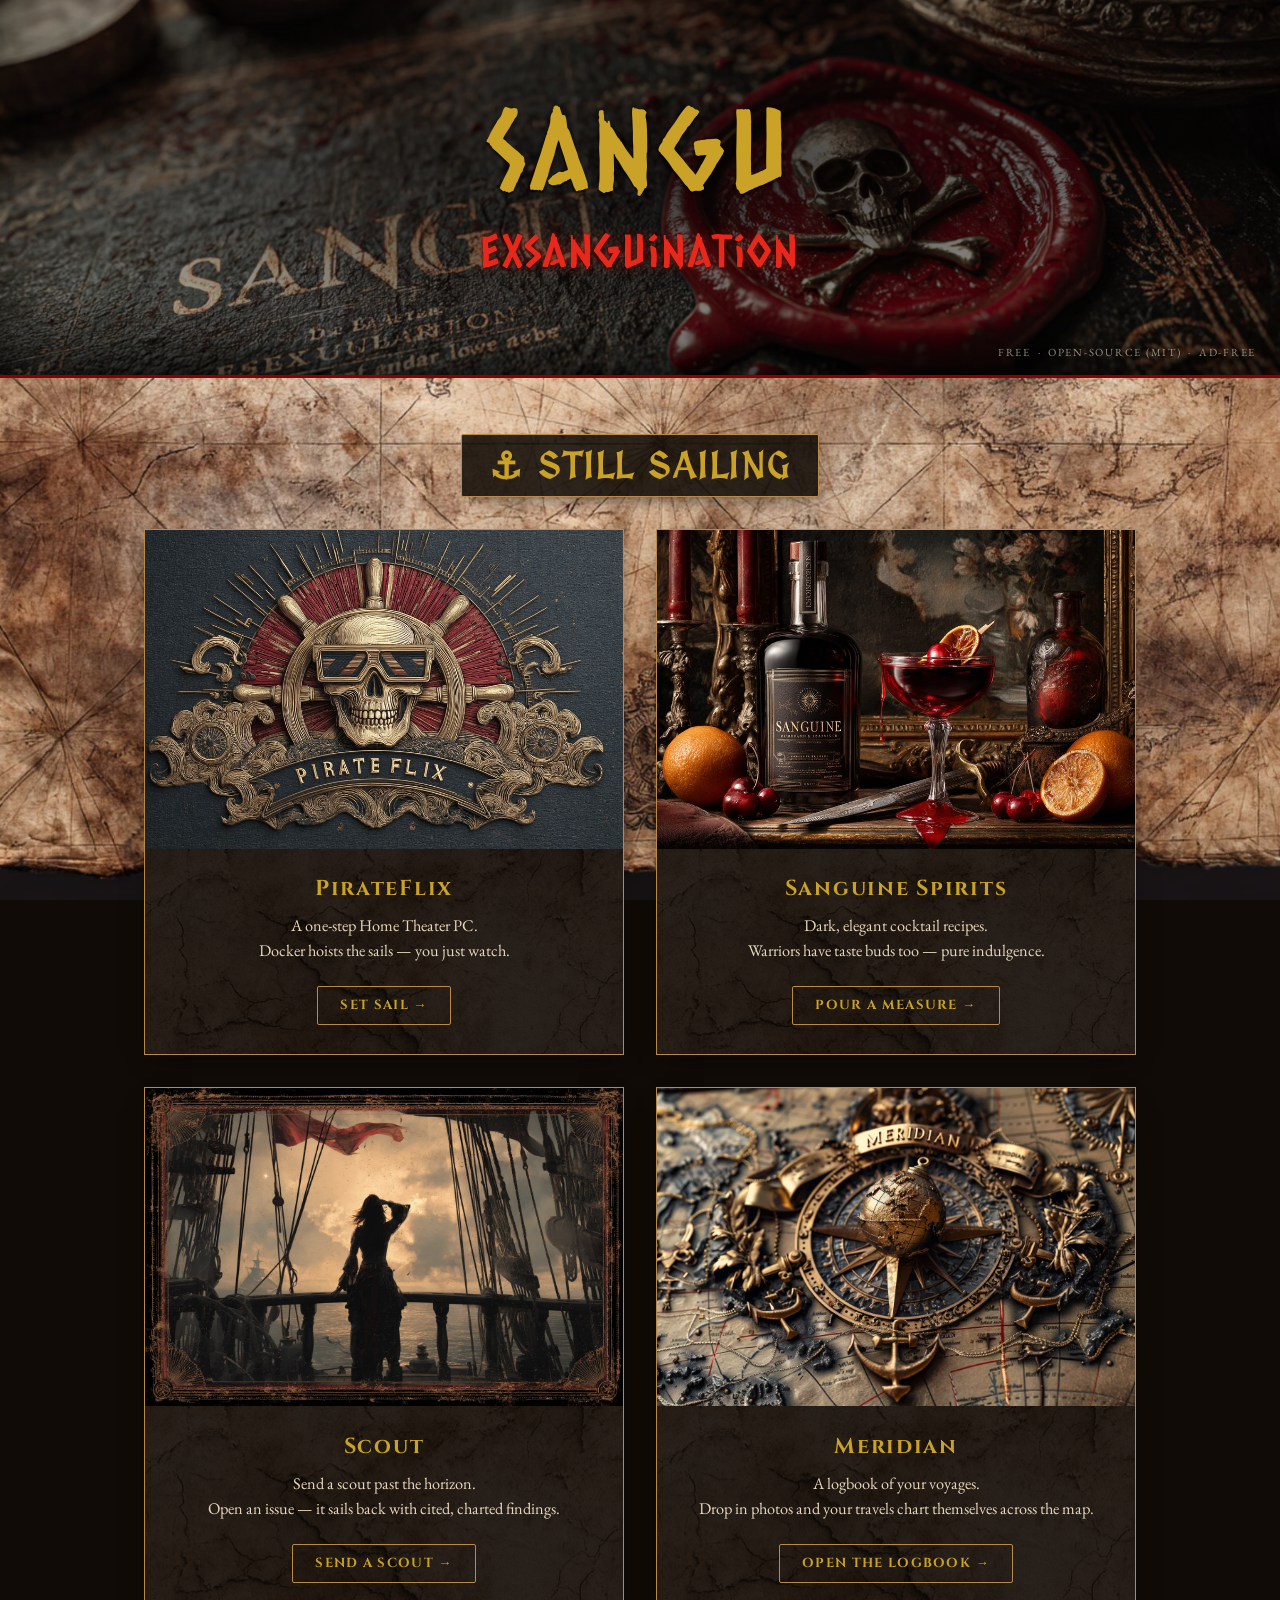
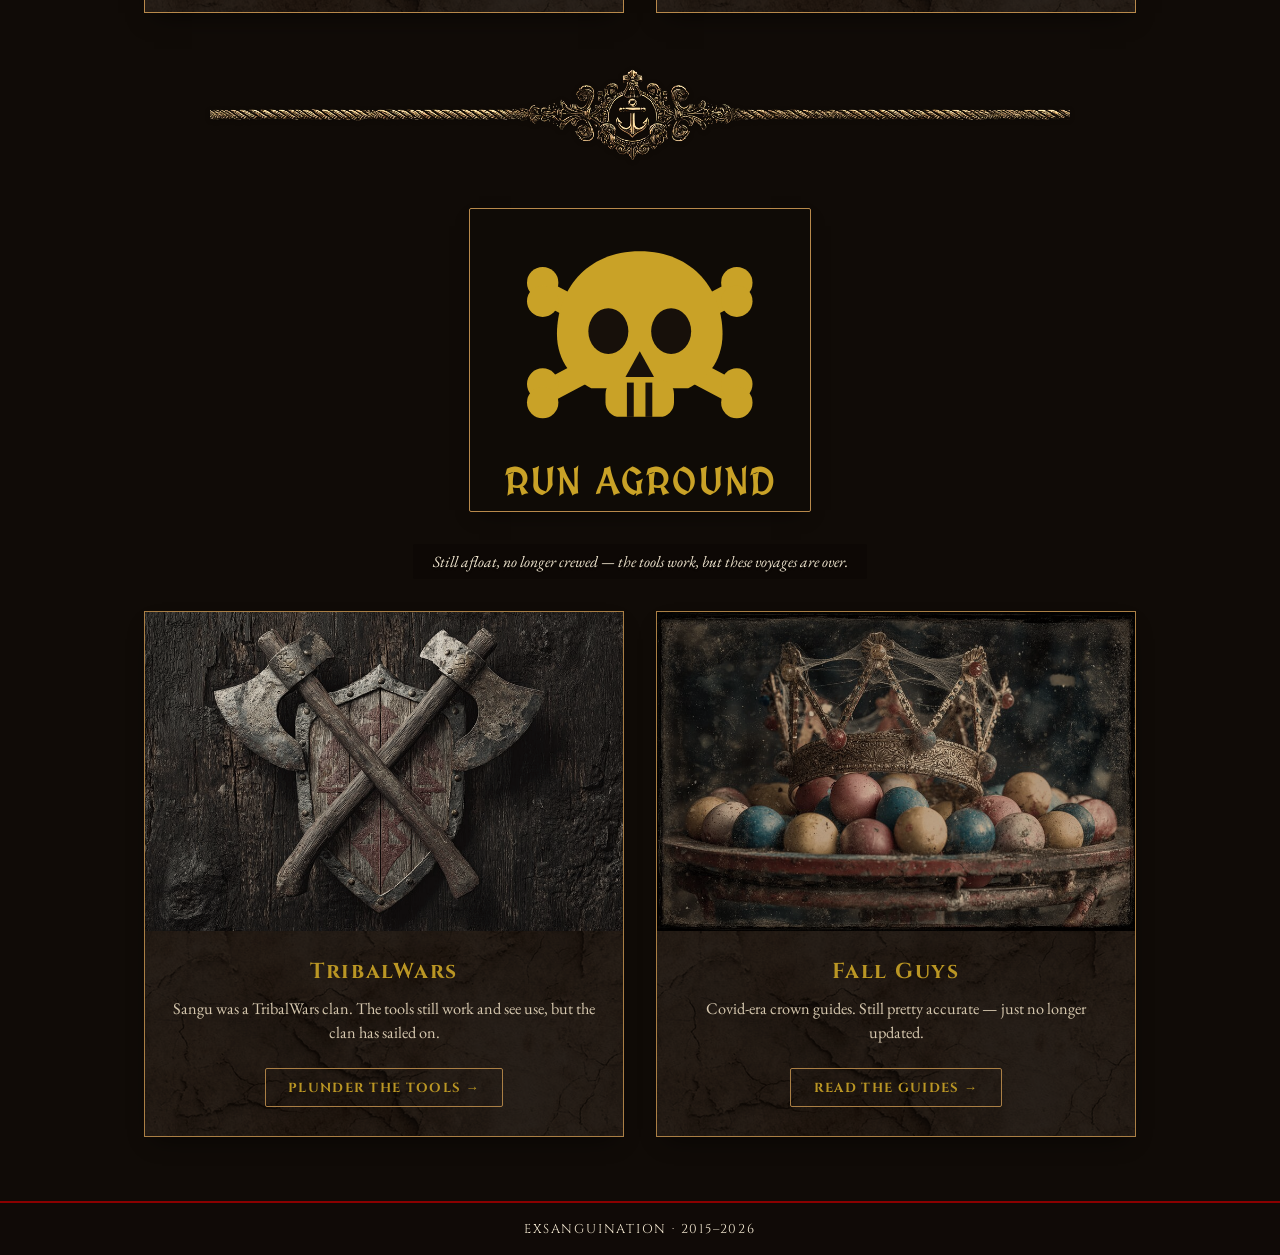
==== commit ceb53161: "Swap Scout emblem for full-bleed lookout scene" ====
--- a/index.html
+++ b/index.html
@@ -106,7 +106,7 @@
 
                 <article class="card">
                     <div class="card-media">
-                        <img src="./assets/scout.webp" alt="Scout — a brass spyglass and compass on an ornate gilded relief plaque reading SCOUT">
+                        <img src="./assets/scout8.webp" alt="Scout — a lone lookout on a ship's deck, hand shading their eyes toward the horizon amid the rigging, a red pennant overhead, framed by an ornate distressed border">
                     </div>
                     <div class="card-body">
                         <h3>Scout</h3>
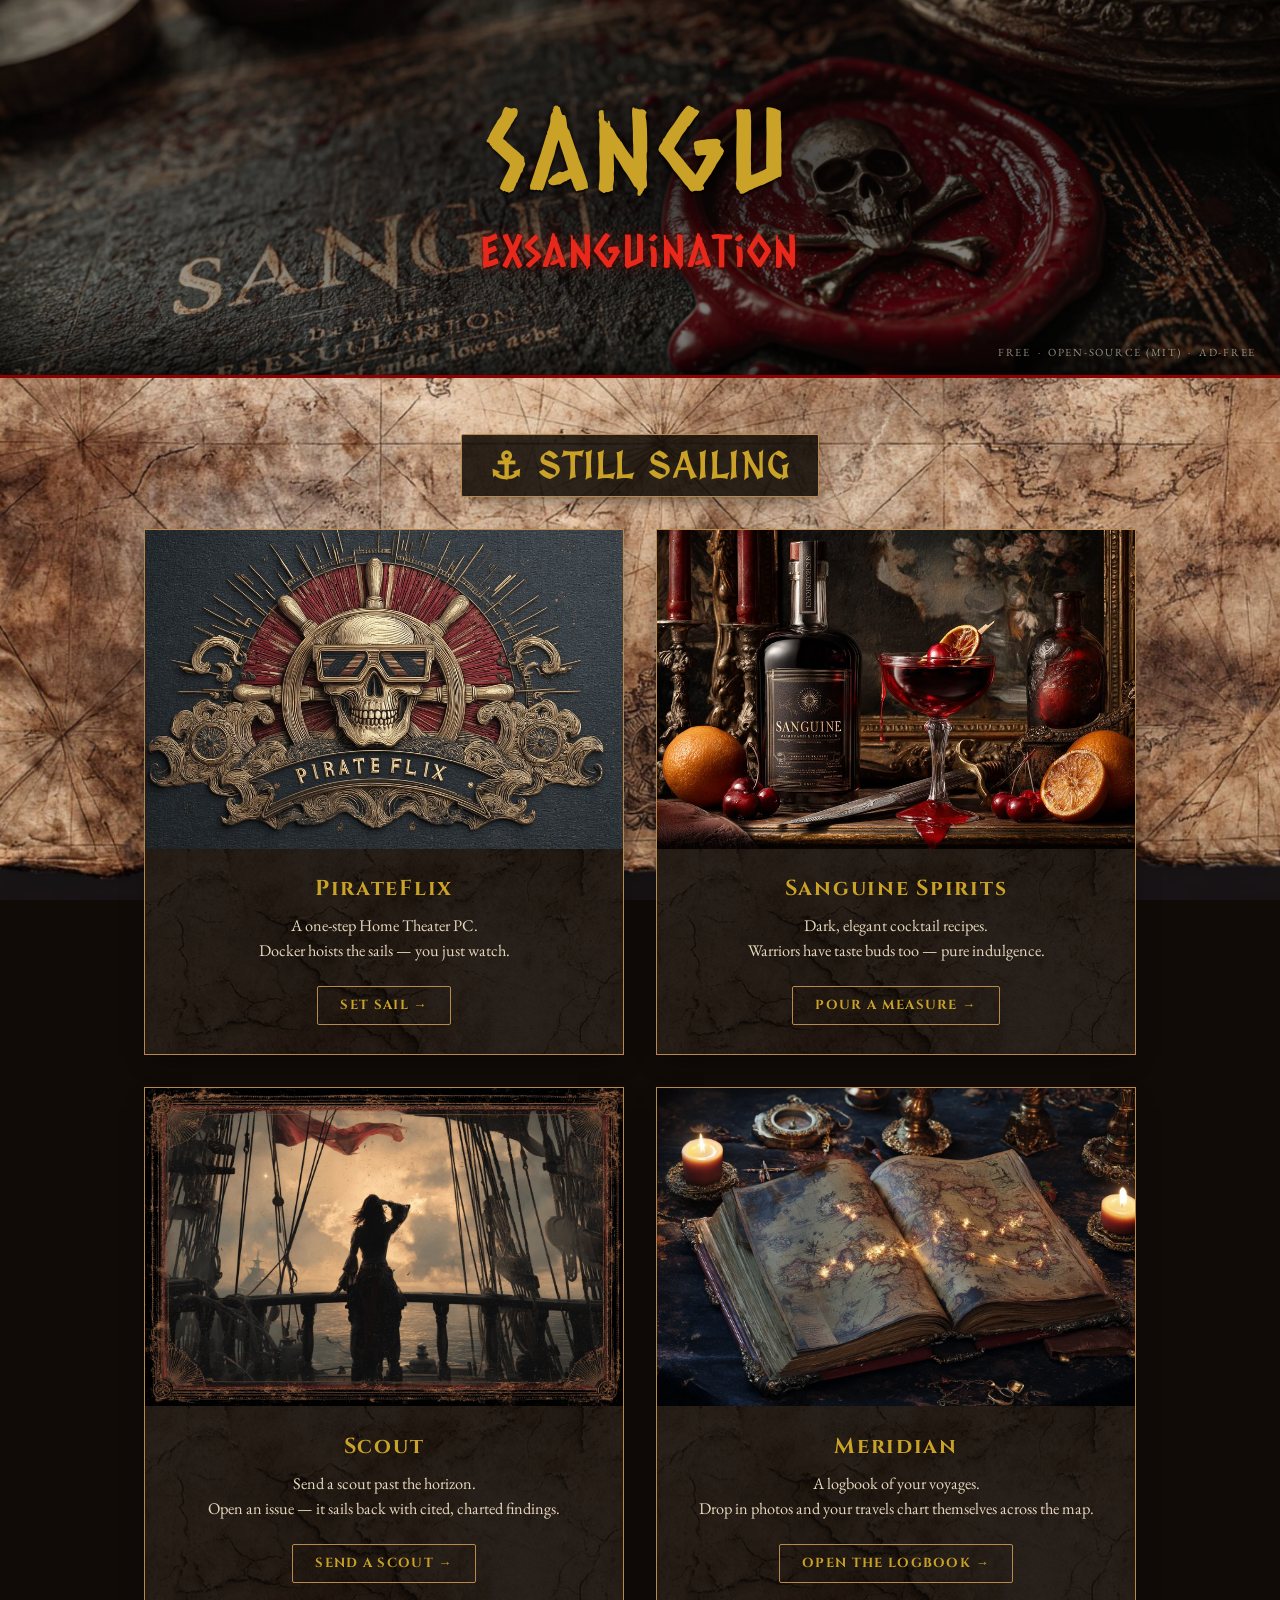
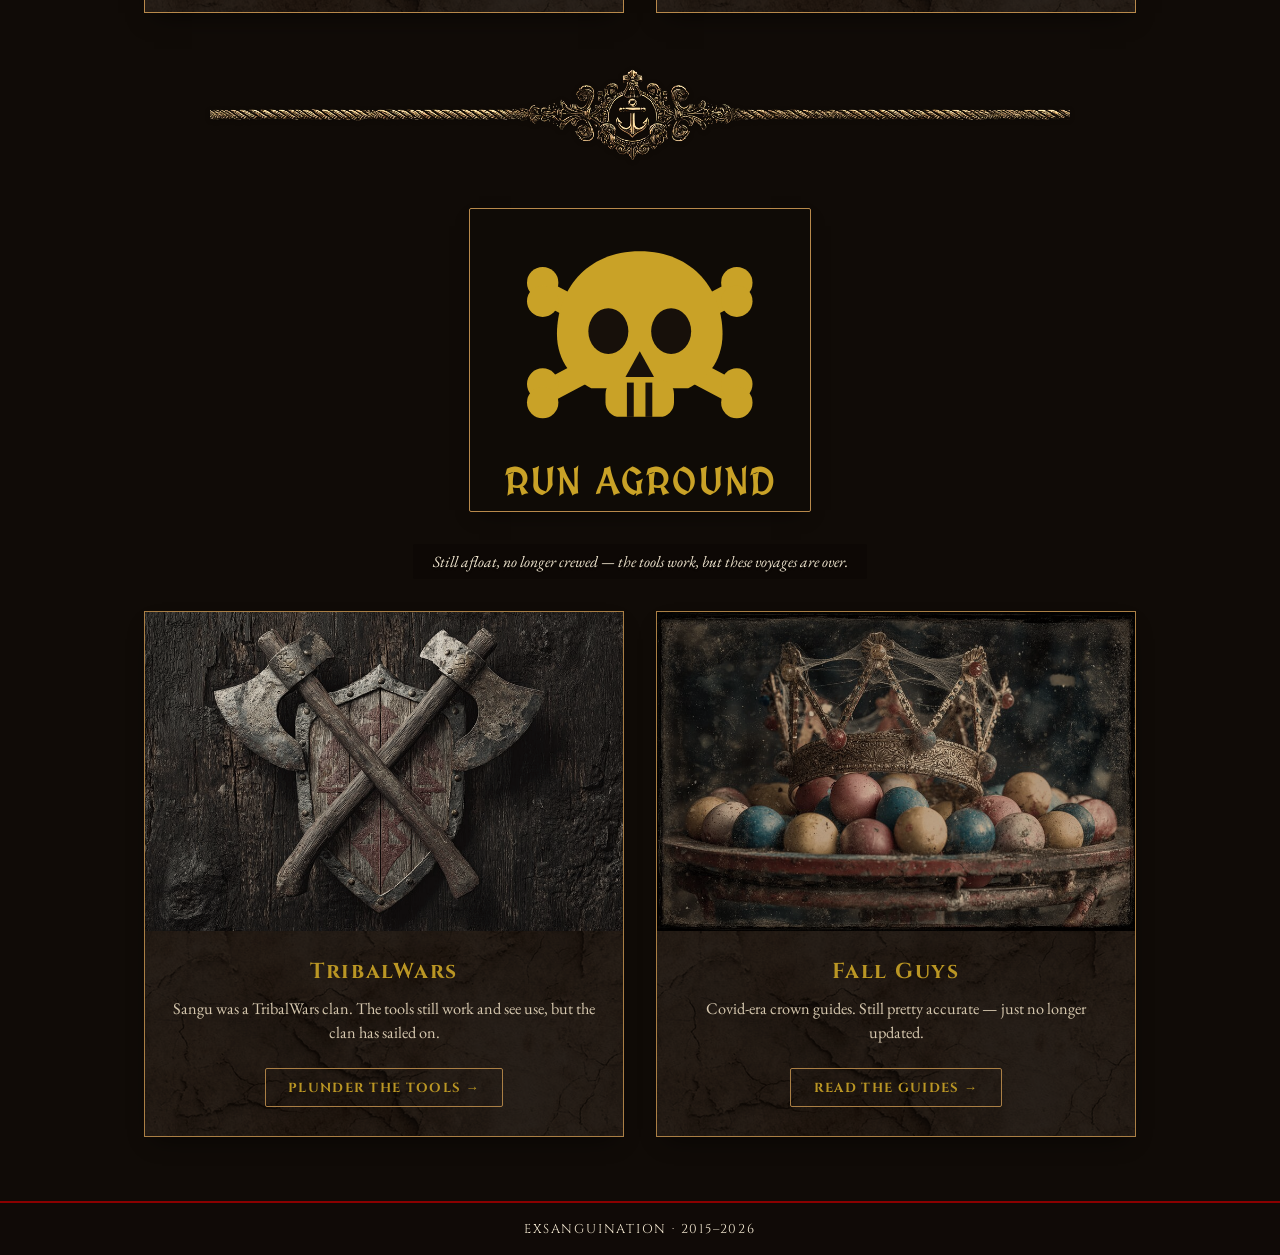
==== commit b1a51a54: "Swap Meridian emblem for glowing voyage-logbook art" ====
--- a/index.html
+++ b/index.html
@@ -117,7 +117,7 @@
 
                 <article class="card">
                     <div class="card-media">
-                        <img src="./assets/meridian.webp" alt="Meridian — a gilded globe on a compass rose, anchors and a MERIDIAN banner over an antique sea-chart">
+                        <img src="./assets/meridian11.webp" alt="Meridian — an open weathered logbook of world maps on a candlelit table, a glowing golden voyage route threading across the pages, compass and sextant nearby">
                     </div>
                     <div class="card-body">
                         <h3>Meridian</h3>
